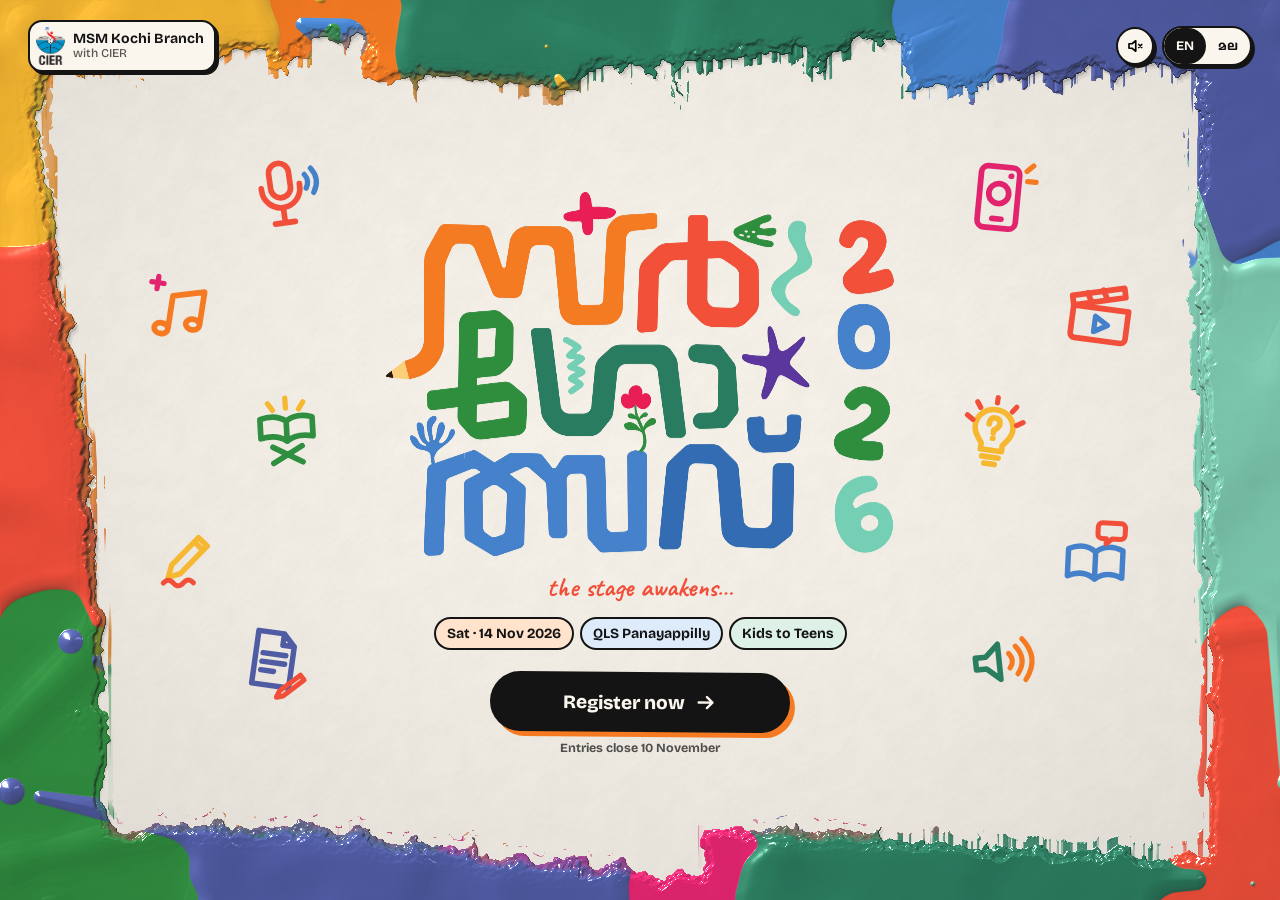
==== index.html @ 5da66890 "Sargotsav 2026 website: paint intro, Artist Pass registration, admin panel Landing page (index.html)" ====
<!doctype html>
<html lang="en">
<head>
<meta charset="utf-8">
<meta name="viewport" content="width=device-width, initial-scale=1, viewport-fit=cover">
<title>Sargotsav 2026 · MSM Kochi Branch</title>
<meta name="description" content="Sargotsav 2026, the arts festival of MSM Kochi Branch with CIER. Saturday 14 November 2026 at QLS Panayappilly. Register by 10 November.">
<meta property="og:title" content="Sargotsav 2026 · MSM Kochi Branch">
<meta property="og:description" content="Sat 14 Nov 2026 · QLS Panayappilly · Kids to Teens. Entries close 10 November.">
<meta property="og:type" content="website">
<meta property="og:image" content="assets/intro/og.jpg">
<meta name="twitter:card" content="summary_large_image">
<link rel="icon" href="assets/intro/favicon.png">
<link rel="apple-touch-icon" href="assets/intro/icon-192.png">
<meta name="theme-color" content="#F4EFE6">
<link rel="preconnect" href="https://fonts.googleapis.com">
<link rel="preconnect" href="https://fonts.gstatic.com" crossorigin>
<link href="https://fonts.googleapis.com/css2?family=Bricolage+Grotesque:opsz,wght@12..96,500;12..96,700;12..96,800&family=Baloo+Chettan+2:wght@500;700;800&family=Caveat:wght@600;700&display=swap" rel="stylesheet">
<link rel="stylesheet" href="assets/intro/intro.css">
</head>
<body>
<canvas id="paint" aria-hidden="true"></canvas>
<div id="stage">
  <svg id="doodles" aria-hidden="true"></svg>
  <main class="hero" id="hero">
    <div class="logoWrap" id="logoWrap"><canvas id="logoCv" role="img" aria-label="Sargotsav 2026"></canvas></div>
    <div class="kicker" id="kicker" data-i18n="kicker">the stage awakens…</div>
    <div class="meta" id="meta">
      <span class="chip c1" data-i18n="date">Sat · 14 Nov 2026</span>
      <span class="chip c2" data-i18n="venue">QLS Panayappilly</span>
      <span class="chip c3" data-i18n="cats">Kids to Teens</span>
    </div>
    <div class="cta" id="cta">
      <a class="reg hit" id="reg" href="register.html"><span data-i18n="reg">Register now</span>
        <svg viewBox="0 0 24 24" fill="none" stroke="currentColor" stroke-width="2.6" stroke-linecap="round" stroke-linejoin="round"><path d="M4 12h15M13 6l6 6-6 6"/></svg></a>
      <span class="due" data-i18n="due">Entries close 10 November</span>
    </div>
  </main>
  <header class="top">
    <div class="badge" id="badge"><img src="assets/intro/cier.webp" alt="CIER"><span data-i18n="org">MSM Kochi Branch<small>with CIER</small></span></div>
    <div class="ctrls">
      <button class="snd hit" id="snd" type="button" aria-label="Sound" aria-pressed="false">
        <svg viewBox="0 0 24 24" fill="none" stroke="currentColor" stroke-width="2.2" stroke-linecap="round" stroke-linejoin="round"><path d="M4 9h4l5-4v14l-5-4H4z"/><path id="sndOn" d="M16.5 8.5a5 5 0 0 1 0 7M19 6a8.5 8.5 0 0 1 0 12" opacity="0"/><path id="sndOff" d="M17 10l4 4M21 10l-4 4"/></svg>
      </button>
      <div class="pill hit" id="lang" role="group" aria-label="Language">
        <button type="button" data-lang="en" aria-pressed="true">EN</button>
        <button type="button" data-lang="ml" aria-pressed="false">മല</button>
      </div>
    </div>
  </header>
  <button class="skip hit" id="skip" type="button" data-i18n="skip">Skip intro</button>
</div>
<canvas id="fx" aria-hidden="true"></canvas>
<div class="tip" id="tip" role="tooltip"></div>
<div class="sheet" id="sheet" role="dialog" aria-modal="true" aria-labelledby="sheetT">
  <h3 id="sheetT" data-i18n="sheetT">Registration opens here</h3>
  <p data-i18n="sheetP">The form (category, items, age check) comes in the next step.</p>
  <button type="button" id="sheetClose" data-i18n="close">Close</button>
</div>

<script src="assets/intro/logo-data.js"></script>
<script src="assets/intro/intro.js"></script>
</body>
</html>
---- assets/intro/intro.css ----
:root{
  --paper:#FAF6EE; --ink:#141414;
  --orange:#F57A22; --coral:#F14F3A; --green:#308E40; --teal:#2B7D60;
  --blue:#4581CB; --indigo:#4F5BA3; --mint:#7CC7AE; --magenta:#E2246E; --yellow:#F6B731;
}
*{box-sizing:border-box;margin:0;padding:0}
html,body{height:100%;background:#F4EFE6;color:var(--ink);overflow:hidden;overscroll-behavior:none}
body{font-family:"Bricolage Grotesque",system-ui,sans-serif;-webkit-tap-highlight-color:transparent;-webkit-user-select:none;user-select:none}
html[lang=ml] body{font-family:"Baloo Chettan 2","Bricolage Grotesque",sans-serif;-webkit-locale:"en";font-language-override:"dflt"}
canvas{display:block}
#paint{position:fixed;inset:0;width:100%;height:100%;touch-action:none}
#fx{position:fixed;inset:0;width:100%;height:100%;pointer-events:none;z-index:3}
#stage{position:fixed;inset:0;pointer-events:none;z-index:2}
#stage .hit{pointer-events:auto}
/* top bar */
.top{position:absolute;left:0;right:0;top:0;display:flex;justify-content:space-between;align-items:center;gap:8px;
  padding:max(12px,env(safe-area-inset-top)) 14px 0}
.badge{display:flex;align-items:center;gap:8px;background:var(--paper);border:2px solid var(--ink);border-radius:14px;
  padding:5px 10px 5px 6px;box-shadow:3px 3px 0 var(--ink);font-weight:700;font-size:12px;line-height:1.15;opacity:0}
.badge img{height:30px;width:auto;display:block}
.badge small{display:block;font-weight:500;font-size:10.5px;opacity:.7}
.ctrls{display:flex;gap:8px;align-items:center}
.pill{display:flex;background:var(--paper);border:2px solid var(--ink);border-radius:999px;box-shadow:3px 3px 0 var(--ink);overflow:hidden;opacity:0}
.pill button{border:0;background:transparent;font:700 13px/1 "Bricolage Grotesque","Baloo Chettan 2",sans-serif;padding:9px 12px;cursor:pointer;color:var(--ink);min-height:36px}
.pill{position:relative;isolation:isolate}
.pill::before{content:"";position:absolute;z-index:-1;top:0;bottom:0;left:0;width:var(--pw,50%);transform:translateX(var(--px,0px));background:var(--ink);border-radius:999px;transition:transform .42s cubic-bezier(.3,1.25,.4,1),width .42s cubic-bezier(.3,1.25,.4,1)}
.pill button{transition:color .3s}
.pill button[aria-pressed=true]{color:var(--paper)}
.snd{width:38px;height:38px;border-radius:50%;border:2px solid var(--ink);background:var(--paper);box-shadow:3px 3px 0 var(--ink);display:grid;place-items:center;cursor:pointer;opacity:0;padding:0}
.snd svg{width:18px;height:18px}
.skip{position:absolute;right:14px;bottom:max(14px,env(safe-area-inset-bottom));font:700 13px/1 "Bricolage Grotesque",sans-serif;
  background:rgba(250,246,238,.92);border:2px solid var(--ink);border-radius:999px;padding:10px 16px;cursor:pointer;color:var(--ink);
  box-shadow:3px 3px 0 var(--ink);transition:opacity .3s}
/* hero */
.hero{position:absolute;left:50%;top:50%;width:min(74vw,520px);display:flex;flex-direction:column;align-items:center;text-align:center;transform:translate(-50%,-46%)}
@media (max-width:759px){.hero{transform:translate(-50%,-43%)}}
.logoWrap{position:relative;width:100%;aspect-ratio:1367/983}
#logoCv{position:absolute;inset:0;width:100%;height:100%}
.kicker{font:700 clamp(21px,5.6vw,27px)/1 Caveat,cursive;color:var(--coral);margin-top:clamp(10px,2vh,16px);opacity:0}
html[lang=ml] .kicker{font:700 clamp(15px,4.2vw,19px)/1.25 "Baloo Chettan 2",sans-serif;max-width:13em;text-wrap:balance}
.meta{margin-top:clamp(10px,2vh,16px);display:flex;flex-wrap:wrap;justify-content:center;gap:6px;opacity:0}
.chip{font-weight:700;font-size:13px;padding:6px 11px;border:2px solid var(--ink);border-radius:999px;background:var(--paper);white-space:nowrap}
.chip.c1{background:#FFE3CC}.chip.c2{background:#DDEBFA}.chip.c3{background:#DDF1E6}
.cta{margin-top:clamp(14px,2.6vh,22px);opacity:0;display:flex;flex-direction:column;align-items:center;gap:8px}
.reg{display:inline-flex;align-items:center;justify-content:center;gap:10px;min-width:min(80vw,300px);padding:17px 30px;
  border:2.5px solid var(--ink);border-radius:999px;background:var(--ink);color:var(--paper);text-decoration:none;
  font:800 19px/1 "Bricolage Grotesque","Baloo Chettan 2",sans-serif;cursor:pointer;
  box-shadow:5px 5px 0 var(--orange);transition:transform .15s,box-shadow .15s}
html[lang=ml] .reg{font-family:"Baloo Chettan 2",sans-serif}
.reg:hover{transform:translate(-2px,-2px);box-shadow:7px 7px 0 var(--coral)}
.reg:active{transform:translate(3px,3px);box-shadow:1px 1px 0 var(--coral)}
.reg svg{width:22px;height:22px}
.due{font-size:12.5px;font-weight:700;opacity:.72}
/* doodles */
#doodles{position:absolute;left:0;top:0;width:100%;height:100%;overflow:visible;pointer-events:none}
#doodles .dd{pointer-events:auto;cursor:pointer}
#doodles path,#doodles circle,#doodles rect{fill:none;stroke-linecap:round;stroke-linejoin:round}
.tip{position:fixed;left:0;top:0;z-index:5;min-width:150px;max-width:240px;background:var(--paper);border:2px solid var(--ink);border-radius:14px;
  box-shadow:4px 4px 0 var(--ink);padding:10px 12px;font-size:13px;line-height:1.3;opacity:0;transform:translateY(6px) scale(.96);
  transition:opacity .18s,transform .18s;pointer-events:none}
.tip.on{opacity:1;transform:none;pointer-events:auto}
.tip b{display:block;font-size:15px;margin-bottom:2px}
.tip span{display:block;opacity:.75;font-weight:600;font-size:12px}
.tip a{display:inline-block;margin-top:8px;font-weight:800;color:var(--ink)}
.tip small{display:block;margin-top:6px;font-size:10.5px;font-weight:600;opacity:.5;letter-spacing:.01em}
/* sheet */
.sheet{position:fixed;left:0;right:0;bottom:0;background:var(--paper);border-top:2.5px solid var(--ink);border-radius:22px 22px 0 0;
  padding:22px 20px max(22px,env(safe-area-inset-bottom));transform:translateY(105%);transition:transform .45s cubic-bezier(.2,.9,.2,1);
  z-index:6;text-align:center}
.sheet.open{transform:none}
.sheet h3{font-size:20px;margin-bottom:6px}
.sheet p{font-size:14px;opacity:.75;margin-bottom:14px}
.sheet button{font:700 14px/1 inherit;border:2px solid var(--ink);background:var(--paper);border-radius:999px;padding:10px 18px;cursor:pointer}
@media (min-width:760px){
  .top{padding:20px 28px 0}
  .badge{font-size:14px}.badge img{height:38px}.badge small{font-size:12px}
  .hero{width:min(40vw,600px)}
  .chip{font-size:14px}
  .sheet{left:50%;right:auto;width:440px;margin-left:-220px}
}
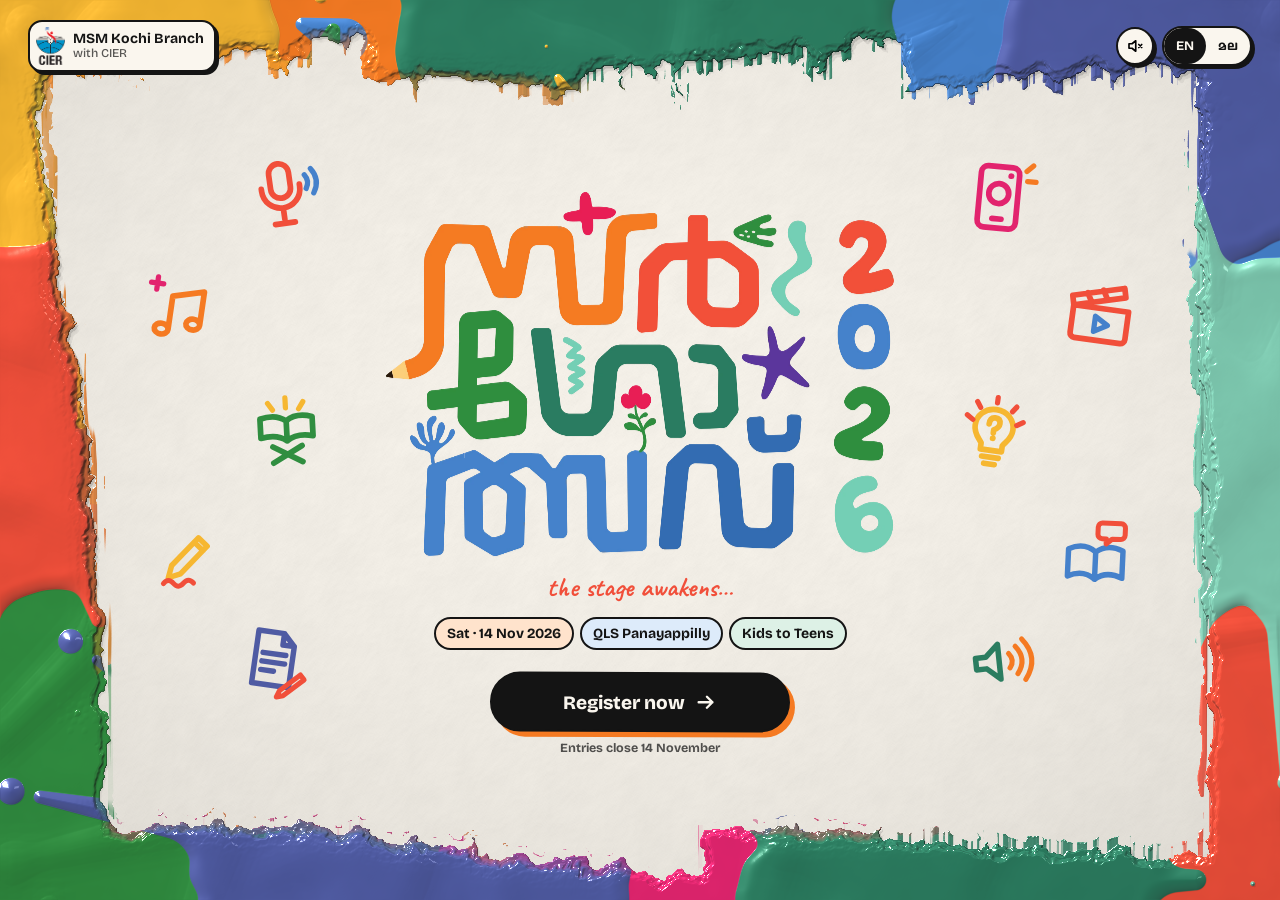
==== commit 21151565: "Move the closing date to 14 Nov, 11:59 pm Form cutoff, countdown, closed/err messages and share text" ====
--- a/index.html
+++ b/index.html
@@ -4,9 +4,9 @@
 <meta charset="utf-8">
 <meta name="viewport" content="width=device-width, initial-scale=1, viewport-fit=cover">
 <title>Sargotsav 2026 · MSM Kochi Branch</title>
-<meta name="description" content="Sargotsav 2026, the arts festival of MSM Kochi Branch with CIER. Saturday 14 November 2026 at QLS Panayappilly. Register by 10 November.">
+<meta name="description" content="Sargotsav 2026, the arts festival of MSM Kochi Branch with CIER. Saturday 14 November 2026 at QLS Panayappilly. Register by 14 November.">
 <meta property="og:title" content="Sargotsav 2026 · MSM Kochi Branch">
-<meta property="og:description" content="Sat 14 Nov 2026 · QLS Panayappilly · Kids to Teens. Entries close 10 November.">
+<meta property="og:description" content="Sat 14 Nov 2026 · QLS Panayappilly · Kids to Teens. Entries close 14 November.">
 <meta property="og:type" content="website">
 <meta property="og:image" content="assets/intro/og.jpg">
 <meta name="twitter:card" content="summary_large_image">
@@ -33,7 +33,7 @@
     <div class="cta" id="cta">
       <a class="reg hit" id="reg" href="register.html"><span data-i18n="reg">Register now</span>
         <svg viewBox="0 0 24 24" fill="none" stroke="currentColor" stroke-width="2.6" stroke-linecap="round" stroke-linejoin="round"><path d="M4 12h15M13 6l6 6-6 6"/></svg></a>
-      <span class="due" data-i18n="due">Entries close 10 November</span>
+      <span class="due" data-i18n="due">Entries close 14 November</span>
     </div>
   </main>
   <header class="top">
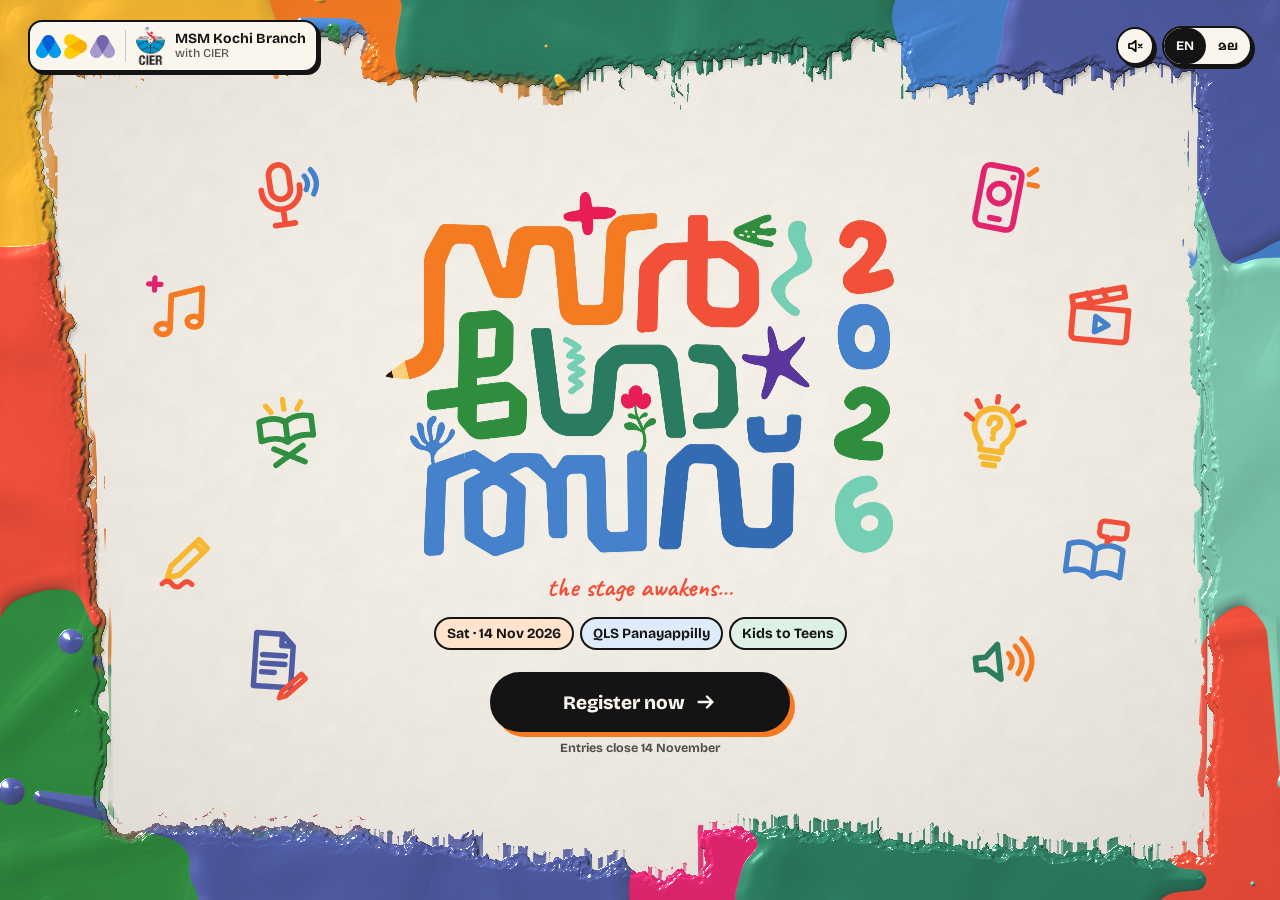
==== commit ba072106: "Home: MSM logo, doodles kept in the white area, full intro on reload - Header badge shows the MSM ma" ====
--- a/index.html
+++ b/index.html
@@ -31,13 +31,13 @@
       <span class="chip c3" data-i18n="cats">Kids to Teens</span>
     </div>
     <div class="cta" id="cta">
-      <a class="reg hit" id="reg" href="register.html"><span data-i18n="reg">Register now</span>
+      <a class="reg hit" id="reg" href="/register"><span data-i18n="reg">Register now</span>
         <svg viewBox="0 0 24 24" fill="none" stroke="currentColor" stroke-width="2.6" stroke-linecap="round" stroke-linejoin="round"><path d="M4 12h15M13 6l6 6-6 6"/></svg></a>
       <span class="due" data-i18n="due">Entries close 14 November</span>
     </div>
   </main>
   <header class="top">
-    <div class="badge" id="badge"><img src="assets/intro/cier.webp" alt="CIER"><span data-i18n="org">MSM Kochi Branch<small>with CIER</small></span></div>
+    <div class="badge" id="badge"><img class="msm" src="assets/intro/msm.webp" alt="MSM"><i class="sep" aria-hidden="true"></i><img class="cier" src="assets/intro/cier.webp" alt="CIER"><span class="org" data-i18n="org">MSM Kochi Branch<small>with CIER</small></span></div>
     <div class="ctrls">
       <button class="snd hit" id="snd" type="button" aria-label="Sound" aria-pressed="false">
         <svg viewBox="0 0 24 24" fill="none" stroke="currentColor" stroke-width="2.2" stroke-linecap="round" stroke-linejoin="round"><path d="M4 9h4l5-4v14l-5-4H4z"/><path id="sndOn" d="M16.5 8.5a5 5 0 0 1 0 7M19 6a8.5 8.5 0 0 1 0 12" opacity="0"/><path id="sndOff" d="M17 10l4 4M21 10l-4 4"/></svg>
--- a/assets/intro/intro.css
+++ b/assets/intro/intro.css
@@ -17,7 +17,9 @@
   padding:max(12px,env(safe-area-inset-top)) 14px 0}
 .badge{display:flex;align-items:center;gap:8px;background:var(--paper);border:2px solid var(--ink);border-radius:14px;
   padding:5px 10px 5px 6px;box-shadow:3px 3px 0 var(--ink);font-weight:700;font-size:12px;line-height:1.15;opacity:0}
-.badge img{height:30px;width:auto;display:block}
+.badge img{width:auto;display:block}.badge img.msm{height:19px}.badge img.cier{height:28px}
+.badge .sep{width:1.5px;align-self:stretch;margin:3px 0;background:var(--ink);opacity:.18}
+@media (max-width:400px){.badge .org{display:none}.badge{padding:6px 10px}}
 .badge small{display:block;font-weight:500;font-size:10.5px;opacity:.7}
 .ctrls{display:flex;gap:8px;align-items:center}
 .pill{display:flex;background:var(--paper);border:2px solid var(--ink);border-radius:999px;box-shadow:3px 3px 0 var(--ink);overflow:hidden;opacity:0}
@@ -32,7 +34,7 @@
   background:rgba(250,246,238,.92);border:2px solid var(--ink);border-radius:999px;padding:10px 16px;cursor:pointer;color:var(--ink);
   box-shadow:3px 3px 0 var(--ink);transition:opacity .3s}
 /* hero */
-.hero{position:absolute;left:50%;top:50%;width:min(74vw,520px);display:flex;flex-direction:column;align-items:center;text-align:center;transform:translate(-50%,-46%)}
+.hero{position:absolute;left:50%;top:50%;width:min(74vw,520px,calc((100vh - 330px)*1.39));min-width:min(64vw,230px);display:flex;flex-direction:column;align-items:center;text-align:center;transform:translate(-50%,-46%)}
 @media (max-width:759px){.hero{transform:translate(-50%,-43%)}}
 .logoWrap{position:relative;width:100%;aspect-ratio:1367/983}
 #logoCv{position:absolute;inset:0;width:100%;height:100%}
@@ -73,8 +75,16 @@
 .sheet button{font:700 14px/1 inherit;border:2px solid var(--ink);background:var(--paper);border-radius:999px;padding:10px 18px;cursor:pointer}
 @media (min-width:760px){
   .top{padding:20px 28px 0}
-  .badge{font-size:14px}.badge img{height:38px}.badge small{font-size:12px}
-  .hero{width:min(40vw,600px)}
+  .badge{font-size:14px;gap:10px}.badge img.msm{height:25px}.badge img.cier{height:38px}.badge small{font-size:12px}
+  .hero{width:min(40vw,600px,calc((100vh - 300px)*1.39));min-width:0}
   .chip{font-size:14px}
   .sheet{left:50%;right:auto;width:440px;margin-left:-220px}
 }
+@media (orientation:landscape) and (max-height:520px) and (min-width:560px){
+  .hero{width:auto;min-width:0;display:grid;grid-template-columns:auto minmax(220px,250px);grid-template-areas:"logo kicker" "logo meta" "logo cta";
+    align-content:center;align-items:center;column-gap:clamp(18px,4vw,40px);top:calc(50% + 24px);transform:translate(-50%,-50%)!important}
+  .logoWrap{grid-area:logo;width:min(40vw,calc((100vh - 110px)*1.39))}
+  .kicker{grid-area:kicker;align-self:end;margin-top:0}.meta{grid-area:meta;margin-top:10px}.cta{grid-area:cta;align-self:start;margin-top:14px}
+  .reg{min-width:0;padding:14px 22px;font-size:17px}
+  .top{padding:10px 16px 0}
+}
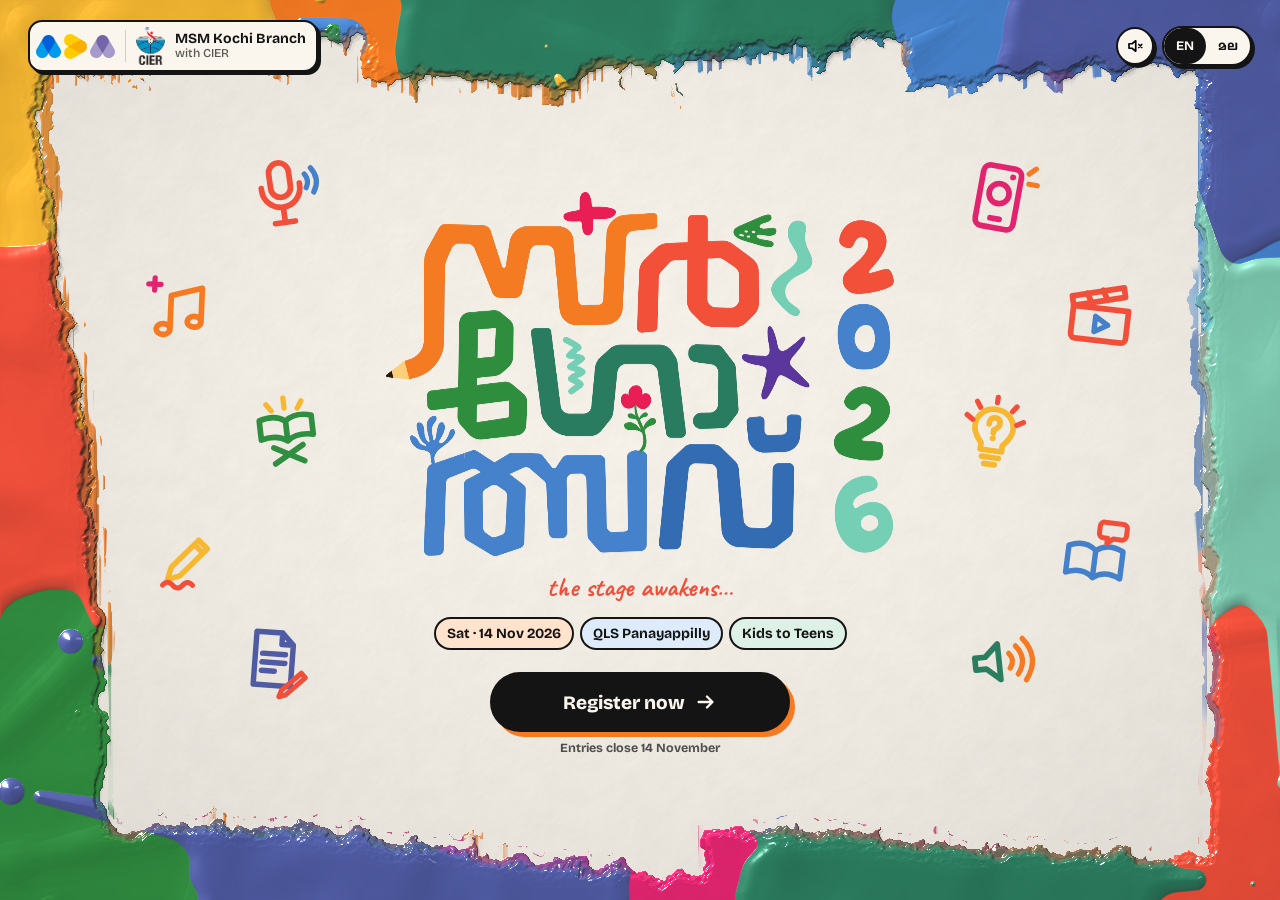
==== commit 8e4a46f1: "Link previews: absolute og:image URL so WhatsApp shows the picture WhatsApp ignores relative og:imag" ====
--- a/index.html
+++ b/index.html
@@ -8,7 +8,15 @@
 <meta property="og:title" content="Sargotsav 2026 · MSM Kochi Branch">
 <meta property="og:description" content="Sat 14 Nov 2026 · QLS Panayappilly · Kids to Teens. Entries close 14 November.">
 <meta property="og:type" content="website">
-<meta property="og:image" content="assets/intro/og.jpg">
+<meta property="og:url" content="https://sargotsav-2026-kochi.vercel.app/">
+<meta property="og:site_name" content="Sargotsav 2026">
+<meta property="og:image" content="https://sargotsav-2026-kochi.vercel.app/assets/intro/og.jpg">
+<meta property="og:image:secure_url" content="https://sargotsav-2026-kochi.vercel.app/assets/intro/og.jpg">
+<meta property="og:image:type" content="image/jpeg">
+<meta property="og:image:width" content="1200">
+<meta property="og:image:height" content="630">
+<meta property="og:image:alt" content="Sargotsav 2026 logo with paint splashes: Sat 14 Nov 2026, QLS Panayappilly, Register now">
+<meta name="twitter:image" content="https://sargotsav-2026-kochi.vercel.app/assets/intro/og.jpg">
 <meta name="twitter:card" content="summary_large_image">
 <link rel="icon" href="assets/intro/favicon.png">
 <link rel="apple-touch-icon" href="assets/intro/icon-192.png">
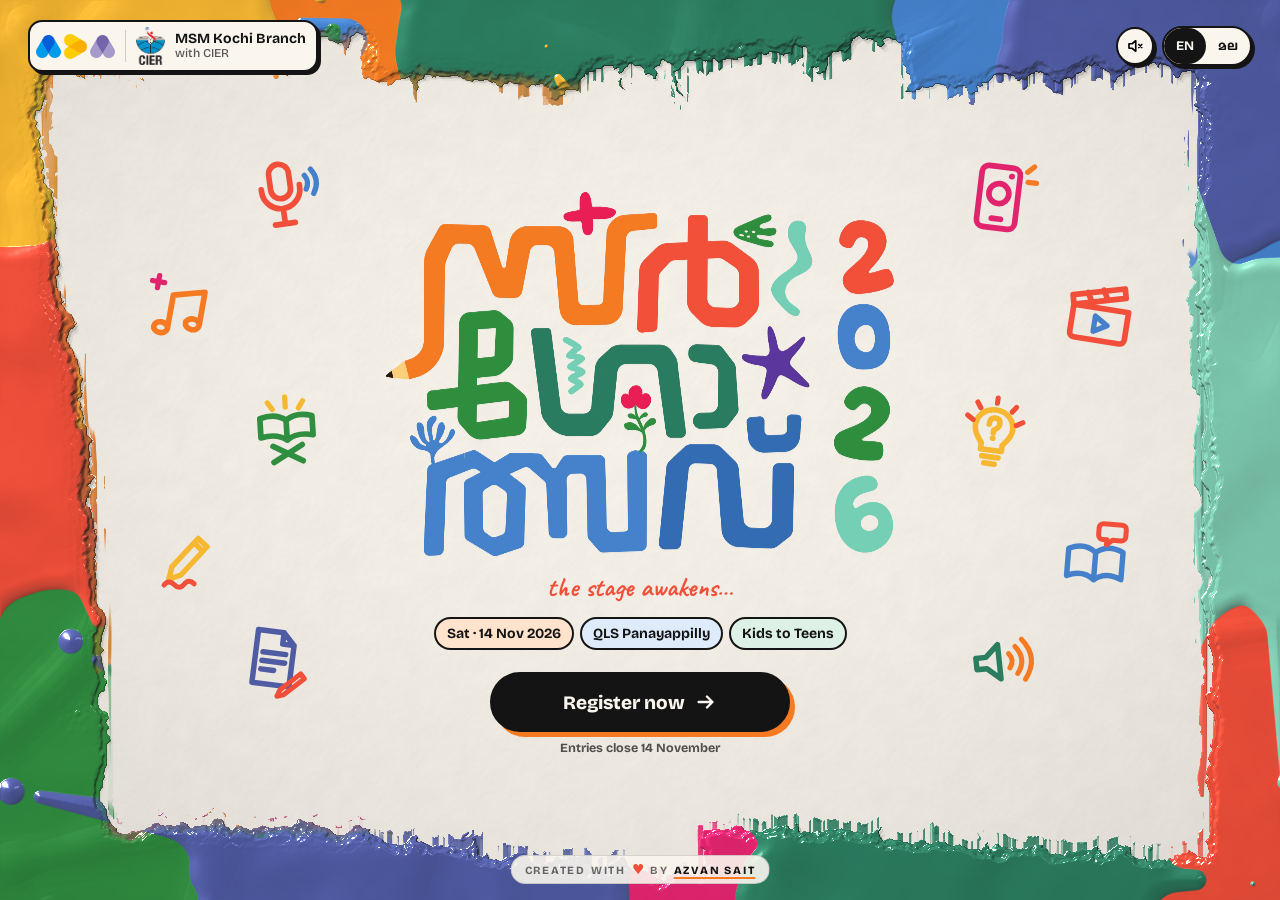
==== commit 5deeb2ef: "Add 'Created with ♥ by Azvan Sait' credit to every page Small uppercase line at the bottom of home, " ====
--- a/index.html
+++ b/index.html
@@ -8,15 +8,7 @@
 <meta property="og:title" content="Sargotsav 2026 · MSM Kochi Branch">
 <meta property="og:description" content="Sat 14 Nov 2026 · QLS Panayappilly · Kids to Teens. Entries close 14 November.">
 <meta property="og:type" content="website">
-<meta property="og:url" content="https://sargotsav-2026-kochi.vercel.app/">
-<meta property="og:site_name" content="Sargotsav 2026">
-<meta property="og:image" content="https://sargotsav-2026-kochi.vercel.app/assets/intro/og.jpg">
-<meta property="og:image:secure_url" content="https://sargotsav-2026-kochi.vercel.app/assets/intro/og.jpg">
-<meta property="og:image:type" content="image/jpeg">
-<meta property="og:image:width" content="1200">
-<meta property="og:image:height" content="630">
-<meta property="og:image:alt" content="Sargotsav 2026 logo with paint splashes: Sat 14 Nov 2026, QLS Panayappilly, Register now">
-<meta name="twitter:image" content="https://sargotsav-2026-kochi.vercel.app/assets/intro/og.jpg">
+<meta property="og:image" content="assets/intro/og.jpg">
 <meta name="twitter:card" content="summary_large_image">
 <link rel="icon" href="assets/intro/favicon.png">
 <link rel="apple-touch-icon" href="assets/intro/icon-192.png">
@@ -57,6 +49,7 @@
     </div>
   </header>
   <button class="skip hit" id="skip" type="button" data-i18n="skip">Skip intro</button>
+  <p class="credit hit" id="credit">Created with <span class="heart" aria-hidden="true">♥</span><span class="sr">love</span> by <a href="https://www.instagram.com/azvan.sait/" target="_blank" rel="noopener">Azvan Sait</a></p>
 </div>
 <canvas id="fx" aria-hidden="true"></canvas>
 <div class="tip" id="tip" role="tooltip"></div>
--- a/assets/intro/intro.css
+++ b/assets/intro/intro.css
@@ -88,3 +88,15 @@
   .reg{min-width:0;padding:14px 22px;font-size:17px}
   .top{padding:10px 16px 0}
 }
+/* creator credit */
+.credit{position:absolute;left:50%;bottom:max(10px,env(safe-area-inset-bottom));transform:translateX(-50%);opacity:0;white-space:nowrap;
+  font:700 10px/1 "Bricolage Grotesque",system-ui,sans-serif;letter-spacing:.16em;text-transform:uppercase;color:rgba(20,20,20,.62);
+  background:rgba(250,246,238,.9);border:1.5px solid rgba(20,20,20,.14);border-radius:999px;padding:7px 13px 6px;-webkit-locale:"en"}
+.credit .heart{color:var(--coral);font-size:1.25em;letter-spacing:0;margin:0 .1em;display:inline-block;animation:beat 2.4s ease-in-out infinite}
+.credit .sr{position:absolute;width:1px;height:1px;overflow:hidden;clip:rect(0 0 0 0)}
+.credit a{color:var(--ink);font-weight:800;text-decoration:underline;text-decoration-color:var(--orange);text-decoration-thickness:2px;text-underline-offset:3px;transition:color .15s,text-decoration-color .15s}
+.credit a:hover,.credit a:focus-visible{color:var(--coral);text-decoration-color:var(--coral)}
+@keyframes beat{0%,70%,100%{transform:scale(1)}78%{transform:scale(1.28)}86%{transform:scale(.96)}}
+@media (prefers-reduced-motion:reduce){.credit .heart{animation:none}}
+@media (min-width:760px){.credit{font-size:11px;bottom:16px}}
+@media (orientation:landscape) and (max-height:520px) and (min-width:560px){.credit{bottom:max(6px,env(safe-area-inset-bottom))}}
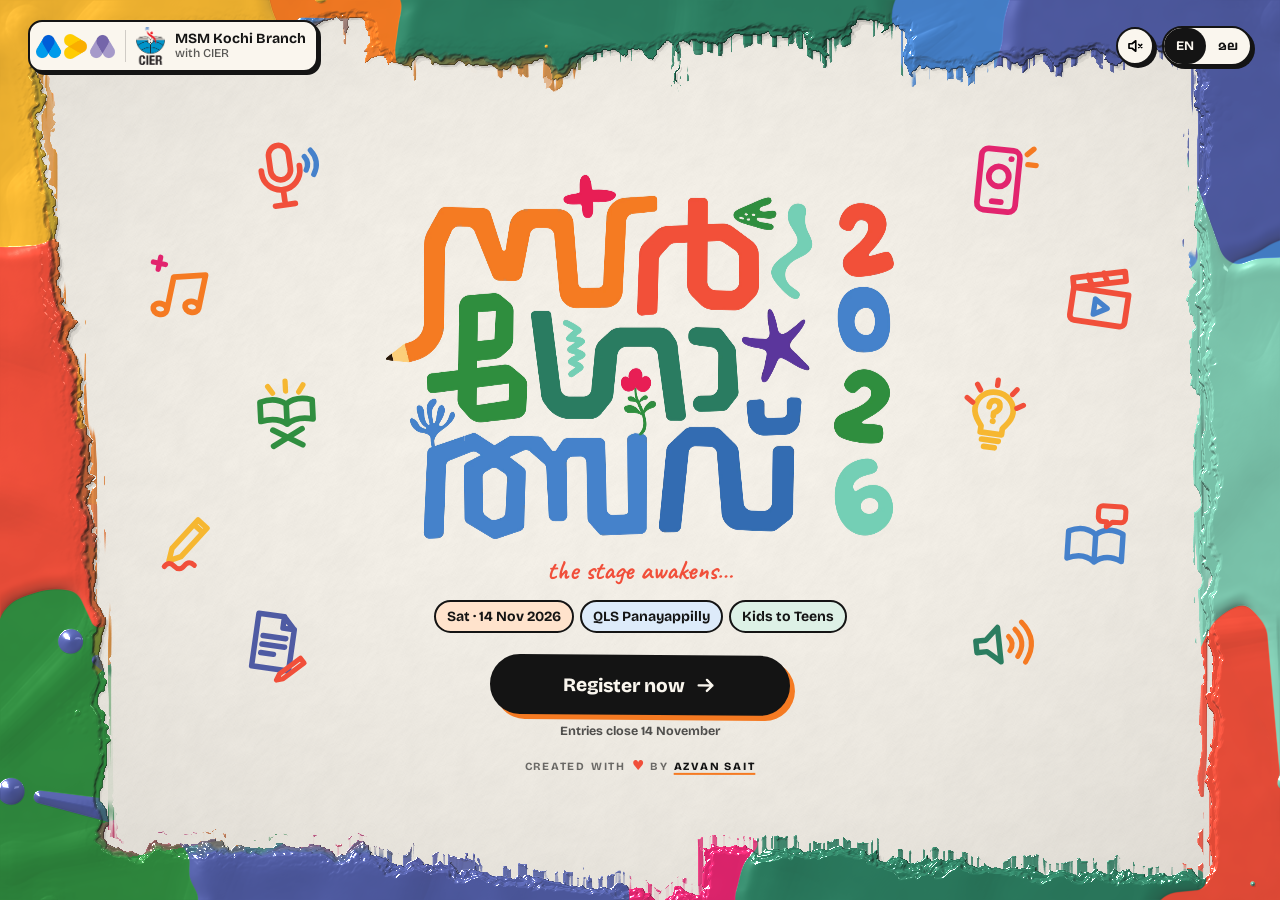
==== commit 455887b0: "Home: move the credit under 'Entries close', drop its background On short screens (and phones whose " ====
--- a/index.html
+++ b/index.html
@@ -34,6 +34,7 @@
       <a class="reg hit" id="reg" href="/register"><span data-i18n="reg">Register now</span>
         <svg viewBox="0 0 24 24" fill="none" stroke="currentColor" stroke-width="2.6" stroke-linecap="round" stroke-linejoin="round"><path d="M4 12h15M13 6l6 6-6 6"/></svg></a>
       <span class="due" data-i18n="due">Entries close 14 November</span>
+      <p class="credit" id="credit">Created with <span class="heart" aria-hidden="true">♥</span><span class="sr">love</span> by <a class="hit" href="https://www.instagram.com/azvan.sait/" target="_blank" rel="noopener">Azvan Sait</a></p>
     </div>
   </main>
   <header class="top">
@@ -49,7 +50,6 @@
     </div>
   </header>
   <button class="skip hit" id="skip" type="button" data-i18n="skip">Skip intro</button>
-  <p class="credit hit" id="credit">Created with <span class="heart" aria-hidden="true">♥</span><span class="sr">love</span> by <a href="https://www.instagram.com/azvan.sait/" target="_blank" rel="noopener">Azvan Sait</a></p>
 </div>
 <canvas id="fx" aria-hidden="true"></canvas>
 <div class="tip" id="tip" role="tooltip"></div>
--- a/assets/intro/intro.css
+++ b/assets/intro/intro.css
@@ -34,7 +34,7 @@
   background:rgba(250,246,238,.92);border:2px solid var(--ink);border-radius:999px;padding:10px 16px;cursor:pointer;color:var(--ink);
   box-shadow:3px 3px 0 var(--ink);transition:opacity .3s}
 /* hero */
-.hero{position:absolute;left:50%;top:50%;width:min(74vw,520px,calc((100vh - 330px)*1.39));min-width:min(64vw,230px);display:flex;flex-direction:column;align-items:center;text-align:center;transform:translate(-50%,-46%)}
+.hero{position:absolute;left:50%;top:50%;width:min(74vw,520px,calc((100vh - 350px)*1.39));width:min(74vw,520px,calc((100dvh - 350px)*1.39));min-width:min(64vw,230px);display:flex;flex-direction:column;align-items:center;text-align:center;transform:translate(-50%,-46%)}
 @media (max-width:759px){.hero{transform:translate(-50%,-43%)}}
 .logoWrap{position:relative;width:100%;aspect-ratio:1367/983}
 #logoCv{position:absolute;inset:0;width:100%;height:100%}
@@ -76,7 +76,7 @@
 @media (min-width:760px){
   .top{padding:20px 28px 0}
   .badge{font-size:14px;gap:10px}.badge img.msm{height:25px}.badge img.cier{height:38px}.badge small{font-size:12px}
-  .hero{width:min(40vw,600px,calc((100vh - 300px)*1.39));min-width:0}
+  .hero{width:min(40vw,600px,calc((100vh - 320px)*1.39));width:min(40vw,600px,calc((100dvh - 320px)*1.39));min-width:0}
   .chip{font-size:14px}
   .sheet{left:50%;right:auto;width:440px;margin-left:-220px}
 }
@@ -88,15 +88,13 @@
   .reg{min-width:0;padding:14px 22px;font-size:17px}
   .top{padding:10px 16px 0}
 }
-/* creator credit */
-.credit{position:absolute;left:50%;bottom:max(10px,env(safe-area-inset-bottom));transform:translateX(-50%);opacity:0;white-space:nowrap;
-  font:700 10px/1 "Bricolage Grotesque",system-ui,sans-serif;letter-spacing:.16em;text-transform:uppercase;color:rgba(20,20,20,.62);
-  background:rgba(250,246,238,.9);border:1.5px solid rgba(20,20,20,.14);border-radius:999px;padding:7px 13px 6px;-webkit-locale:"en"}
+/* creator credit: sits under "Entries close" on the white wall, no background */
+.credit{margin-top:clamp(4px,1.2vh,10px);white-space:nowrap;font:700 10px/1.4 "Bricolage Grotesque",system-ui,sans-serif;letter-spacing:.16em;
+  text-transform:uppercase;color:rgba(20,20,20,.6);-webkit-locale:"en"}
 .credit .heart{color:var(--coral);font-size:1.25em;letter-spacing:0;margin:0 .1em;display:inline-block;animation:beat 2.4s ease-in-out infinite}
 .credit .sr{position:absolute;width:1px;height:1px;overflow:hidden;clip:rect(0 0 0 0)}
 .credit a{color:var(--ink);font-weight:800;text-decoration:underline;text-decoration-color:var(--orange);text-decoration-thickness:2px;text-underline-offset:3px;transition:color .15s,text-decoration-color .15s}
 .credit a:hover,.credit a:focus-visible{color:var(--coral);text-decoration-color:var(--coral)}
 @keyframes beat{0%,70%,100%{transform:scale(1)}78%{transform:scale(1.28)}86%{transform:scale(.96)}}
 @media (prefers-reduced-motion:reduce){.credit .heart{animation:none}}
-@media (min-width:760px){.credit{font-size:11px;bottom:16px}}
-@media (orientation:landscape) and (max-height:520px) and (min-width:560px){.credit{bottom:max(6px,env(safe-area-inset-bottom))}}
+@media (min-width:760px){.credit{font-size:11px}}
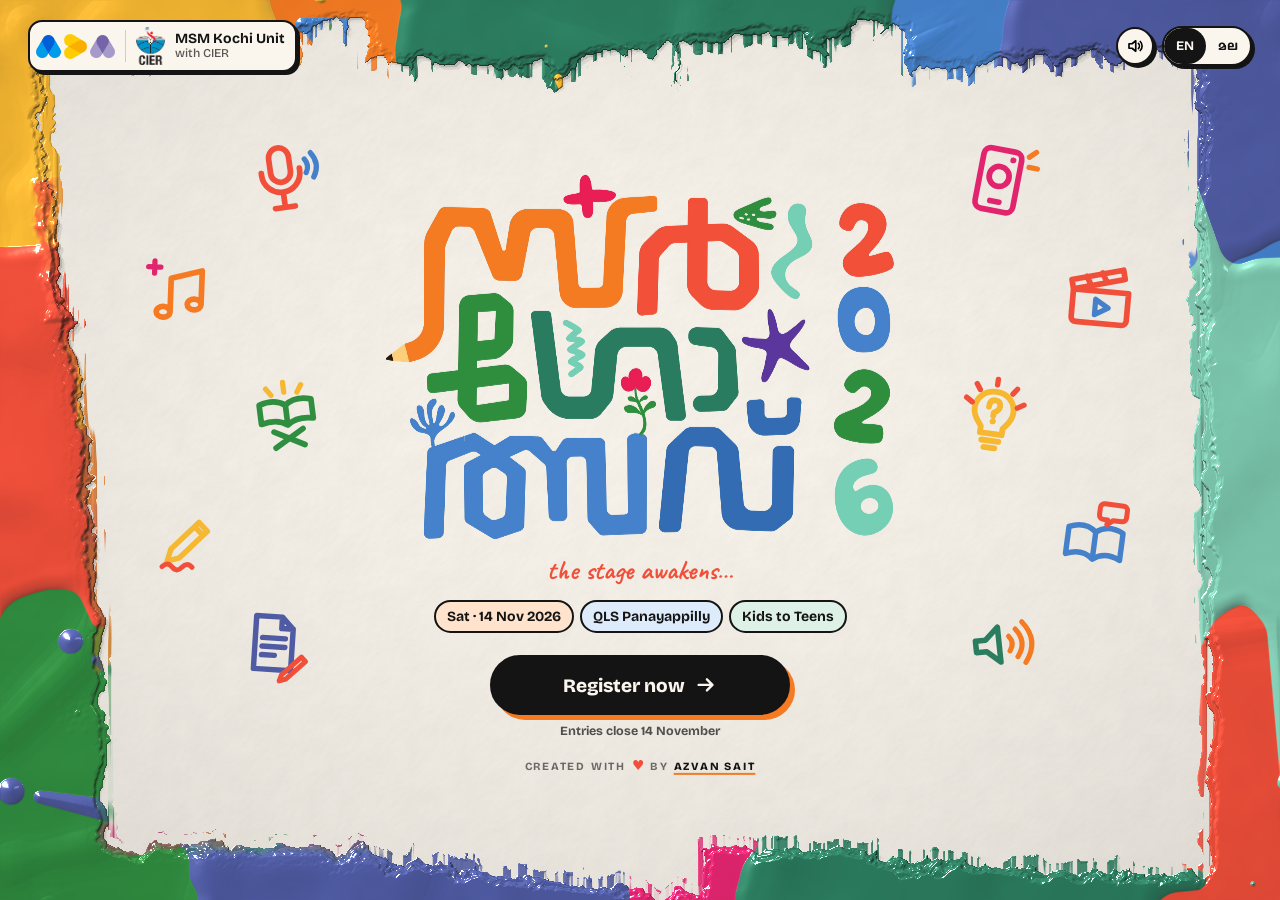
==== commit dcc7acbb: "Rename to MSM Kochi Unit, Mayiz spelling, intro sound on by default - Kochi Branch -> Kochi Unit (കൊ" ====
--- a/index.html
+++ b/index.html
@@ -3,12 +3,12 @@
 <head>
 <meta charset="utf-8">
 <meta name="viewport" content="width=device-width, initial-scale=1, viewport-fit=cover">
-<title>Sargotsav 2026 · MSM Kochi Branch</title>
-<meta name="description" content="Sargotsav 2026, the arts festival of MSM Kochi Branch with CIER. Saturday 14 November 2026 at QLS Panayappilly. Register by 14 November.">
-<meta property="og:title" content="Sargotsav 2026 · MSM Kochi Branch">
+<title>Sargotsav 2026 · MSM Kochi Unit</title>
+<meta name="description" content="Sargotsav 2026, the arts festival of MSM Kochi Unit with CIER. Saturday 14 November 2026 at QLS Panayappilly. Register by 14 November.">
+<meta property="og:title" content="Sargotsav 2026 · MSM Kochi Unit">
 <meta property="og:description" content="Sat 14 Nov 2026 · QLS Panayappilly · Kids to Teens. Entries close 14 November.">
 <meta property="og:type" content="website">
-<meta property="og:image" content="assets/intro/og.jpg">
+<meta property="og:image" content="https://sargotsav-2026-kochi.vercel.app/assets/intro/og.jpg?v=2">
 <meta name="twitter:card" content="summary_large_image">
 <link rel="icon" href="assets/intro/favicon.png">
 <link rel="apple-touch-icon" href="assets/intro/icon-192.png">
@@ -38,7 +38,7 @@
     </div>
   </main>
   <header class="top">
-    <div class="badge" id="badge"><img class="msm" src="assets/intro/msm.webp" alt="MSM"><i class="sep" aria-hidden="true"></i><img class="cier" src="assets/intro/cier.webp" alt="CIER"><span class="org" data-i18n="org">MSM Kochi Branch<small>with CIER</small></span></div>
+    <div class="badge" id="badge"><img class="msm" src="assets/intro/msm.webp" alt="MSM"><i class="sep" aria-hidden="true"></i><img class="cier" src="assets/intro/cier.webp" alt="CIER"><span class="org" data-i18n="org">MSM Kochi Unit<small>with CIER</small></span></div>
     <div class="ctrls">
       <button class="snd hit" id="snd" type="button" aria-label="Sound" aria-pressed="false">
         <svg viewBox="0 0 24 24" fill="none" stroke="currentColor" stroke-width="2.2" stroke-linecap="round" stroke-linejoin="round"><path d="M4 9h4l5-4v14l-5-4H4z"/><path id="sndOn" d="M16.5 8.5a5 5 0 0 1 0 7M19 6a8.5 8.5 0 0 1 0 12" opacity="0"/><path id="sndOff" d="M17 10l4 4M21 10l-4 4"/></svg>
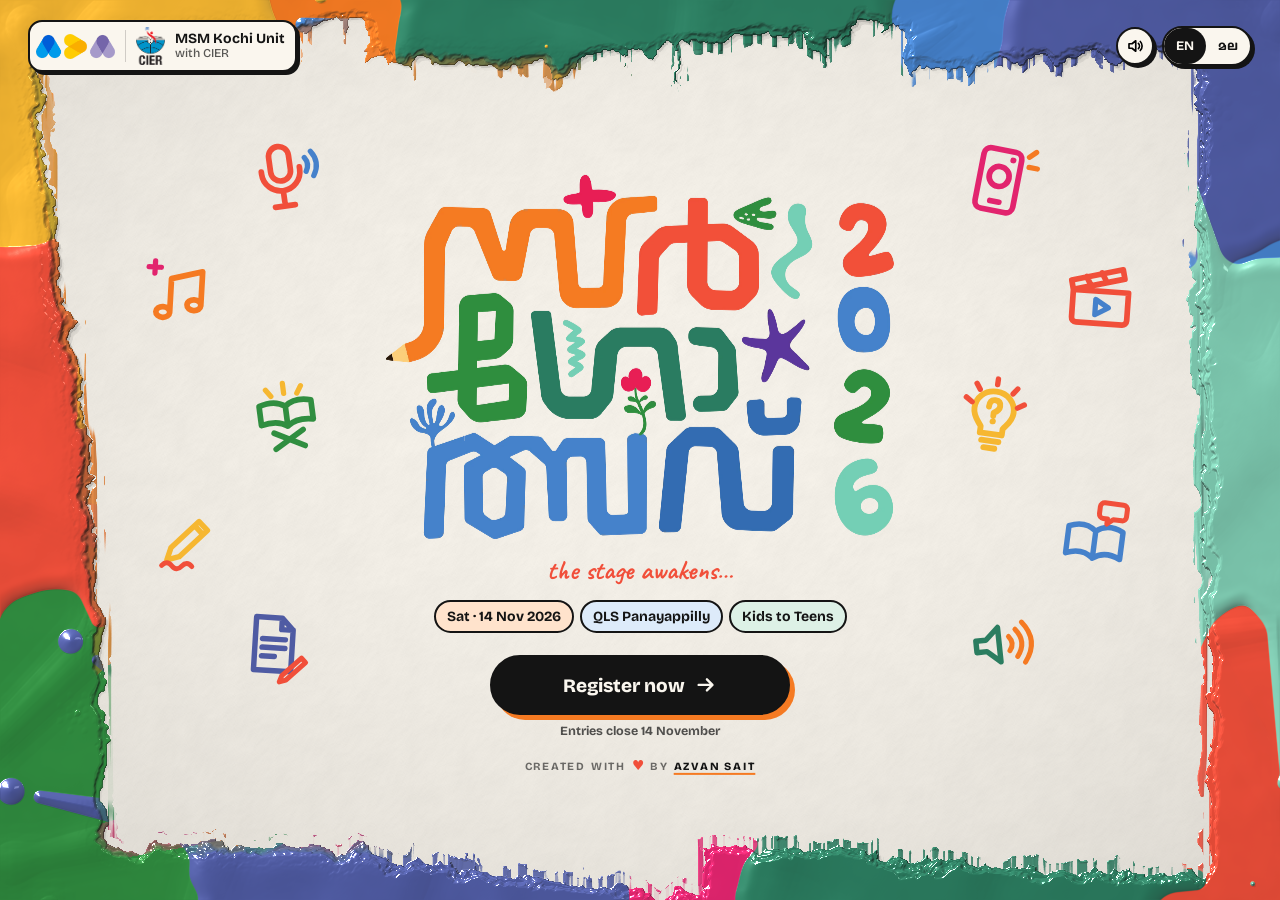
==== commit 421d9406: "Intro: version asset URLs so browsers load new builds; pulse speaker while waiting for first tap Co-" ====
--- a/index.html
+++ b/index.html
@@ -16,7 +16,7 @@
 <link rel="preconnect" href="https://fonts.googleapis.com">
 <link rel="preconnect" href="https://fonts.gstatic.com" crossorigin>
 <link href="https://fonts.googleapis.com/css2?family=Bricolage+Grotesque:opsz,wght@12..96,500;12..96,700;12..96,800&family=Baloo+Chettan+2:wght@500;700;800&family=Caveat:wght@600;700&display=swap" rel="stylesheet">
-<link rel="stylesheet" href="assets/intro/intro.css">
+<link rel="stylesheet" href="assets/intro/intro.css?v=06b32c2c">
 </head>
 <body>
 <canvas id="paint" aria-hidden="true"></canvas>
@@ -59,7 +59,7 @@
   <button type="button" id="sheetClose" data-i18n="close">Close</button>
 </div>
 
-<script src="assets/intro/logo-data.js"></script>
-<script src="assets/intro/intro.js"></script>
+<script src="assets/intro/logo-data.js?v=528a282f"></script>
+<script src="assets/intro/intro.js?v=ac02d4d3"></script>
 </body>
 </html>
--- a/assets/intro/intro.css
+++ b/assets/intro/intro.css
@@ -30,6 +30,10 @@
 .pill button[aria-pressed=true]{color:var(--paper)}
 .snd{width:38px;height:38px;border-radius:50%;border:2px solid var(--ink);background:var(--paper);box-shadow:3px 3px 0 var(--ink);display:grid;place-items:center;cursor:pointer;opacity:0;padding:0}
 .snd svg{width:18px;height:18px}
+/* sound is on but the browser is waiting for a first tap: the speaker gently pulses */
+.snd.wait{animation:sndwait 1.4s ease-in-out infinite}
+@keyframes sndwait{0%,100%{transform:scale(1)}50%{transform:scale(1.16)}}
+@media (prefers-reduced-motion:reduce){.snd.wait{animation:none}}
 .skip{position:absolute;right:14px;bottom:max(14px,env(safe-area-inset-bottom));font:700 13px/1 "Bricolage Grotesque",sans-serif;
   background:rgba(250,246,238,.92);border:2px solid var(--ink);border-radius:999px;padding:10px 16px;cursor:pointer;color:var(--ink);
   box-shadow:3px 3px 0 var(--ink);transition:opacity .3s}
